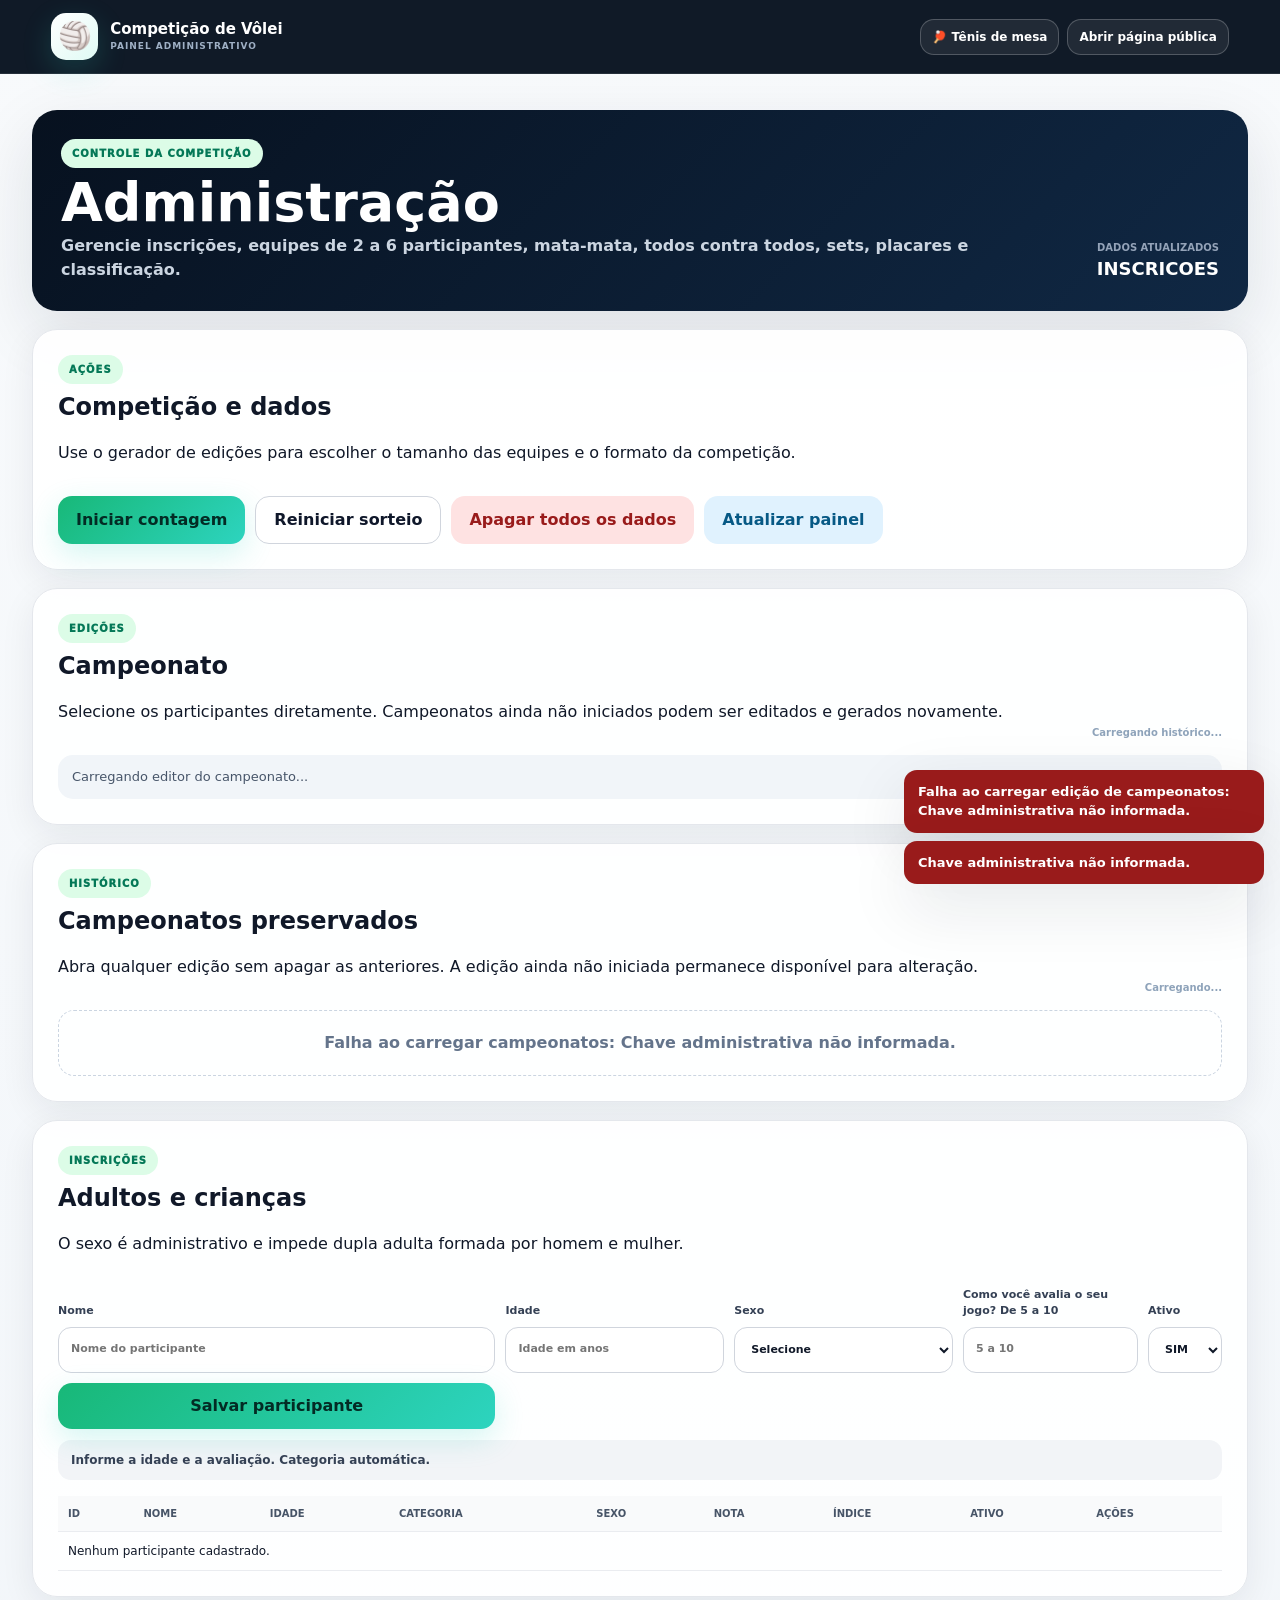
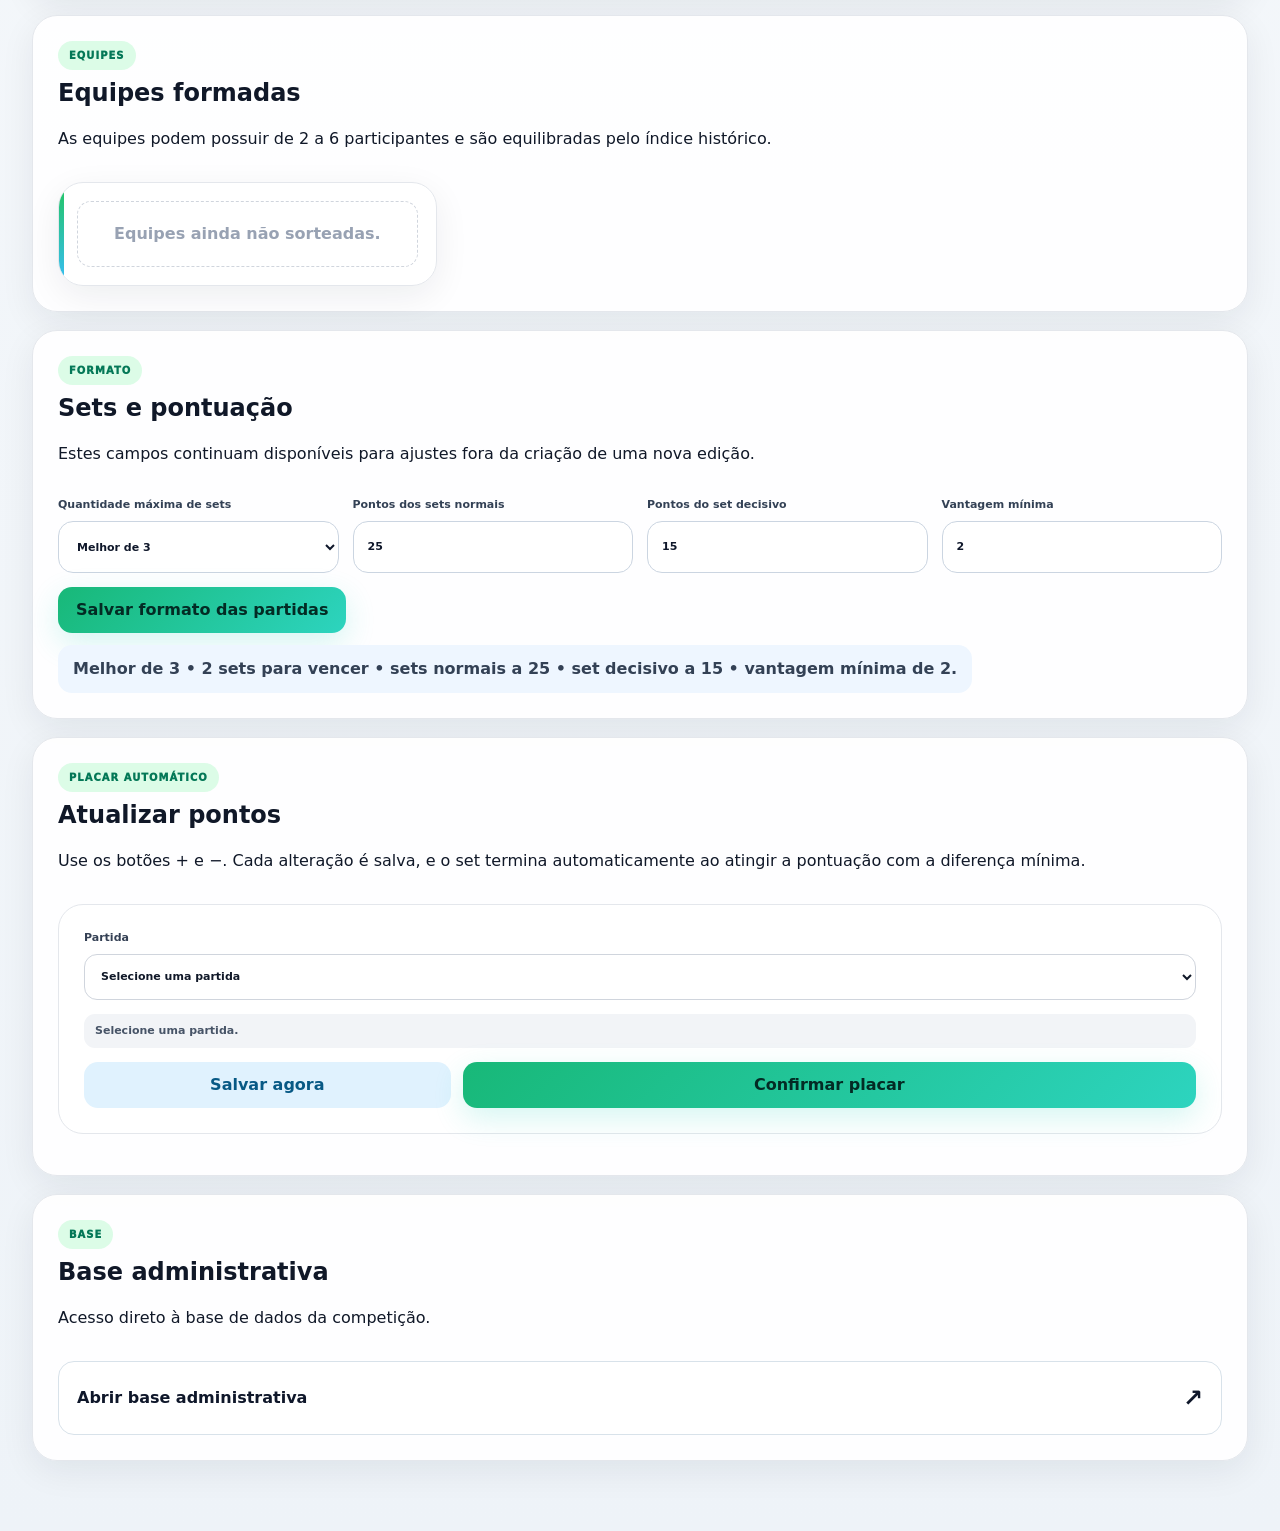
==== admin.html @ acabe6d6 "Ativa roteador único de autenticação administrativa V038" ====
<!doctype html>
<html lang="pt-BR">
<head>
  <meta charset="utf-8"><meta name="viewport" content="width=device-width,initial-scale=1,viewport-fit=cover"><meta name="theme-color" content="#07111f"><meta name="robots" content="noindex,nofollow"><meta http-equiv="Cache-Control" content="no-cache, no-store, must-revalidate">
  <title>Administração da Competição de Vôlei</title>
  <link rel="stylesheet" href="assets/style.css?v=20260723-1645"><link rel="stylesheet" href="assets/rating-v011.css?v=20260723-1645"><link rel="stylesheet" href="assets/dynamic-rules-v015.css?v=20260723-1645"><link rel="stylesheet" href="assets/championship-v016.css?v=20260723-1645"><link rel="stylesheet" href="assets/championship-teams-fix-v017.css?v=20260723-1645"><link rel="stylesheet" href="assets/admin-v025.css?v=20260723-2145"><link rel="stylesheet" href="assets/placar-automatico-v031.css?v=20260724-0730"><link rel="stylesheet" href="assets/volei-admin-campeonatos-v035.css?v=20260724-1015">
</head>
<body data-page="admin">
<header class="topbar"><a class="brand" href="./"><span class="brand-ball">🏐</span><span class="brand-copy"><strong>Competição de Vôlei</strong><small>Painel administrativo</small></span></a><div style="display:flex;gap:8px;flex-wrap:wrap"><a class="btn ghost small" href="./tenis-mesa-admin.html">🏓 Tênis de mesa</a><a class="btn ghost small" href="./">Abrir página pública</a></div></header>
<main class="admin-wrap">
<section class="admin-hero"><div><span class="kicker">Controle da competição</span><h1>Administração</h1><p>Gerencie inscrições, equipes de 2 a 6 participantes, mata-mata, todos contra todos, sets, placares e classificação.</p></div><div class="admin-state"><span id="adminMode">Verificando</span><strong id="adminStatus">INSCRIÇÕES</strong></div></section>
<div class="championship-viewer" id="championshipViewer" hidden><div><span>VISUALIZAÇÃO DO HISTÓRICO</span><strong id="championshipViewerName"></strong></div><button class="btn secondary small" id="backToCurrentChampionship" type="button">Voltar ao campeonato atual</button></div>
<section class="panel" style="margin-top:18px"><div class="panel-head"><div><span class="kicker">Ações</span><h2>Competição e dados</h2><p>Use o gerador de edições para escolher o tamanho das equipes e o formato da competição.</p></div></div><div style="display:flex;gap:10px;flex-wrap:wrap"><button class="btn primary" id="drawNow" type="button">Iniciar contagem</button><button class="btn light" id="resetDraw" type="button">Reiniciar sorteio</button><button class="btn danger" id="clearAll" type="button">Apagar todos os dados</button><button class="btn secondary" id="refreshAdmin" type="button">Atualizar painel</button></div></section>
<section class="panel" style="margin-top:18px"><div class="panel-head"><div><span class="kicker">Edições</span><h2>Campeonato</h2><p>Selecione os participantes diretamente. Campeonatos ainda não iniciados podem ser editados e gerados novamente.</p></div><span class="audit" id="championshipHistoryStatus">Carregando histórico...</span></div><form id="championshipForm"><div class="championship-note">Carregando editor do campeonato...</div></form><div class="championship-history-list" id="championshipHistory" style="display:none"></div></section>
<section class="panel" style="margin-top:18px"><div class="panel-head"><div><span class="kicker">Histórico</span><h2>Campeonatos preservados</h2><p>Abra qualquer edição sem apagar as anteriores. A edição ainda não iniciada permanece disponível para alteração.</p></div><span class="audit" id="v035ChampionshipsStatus">Carregando...</span></div><div id="v035Championships"><div class="v035-empty">Carregando campeonatos...</div></div></section>
<section class="panel" style="margin-top:18px"><div class="panel-head"><div><span class="kicker">Inscrições</span><h2>Adultos e crianças</h2><p>O sexo é administrativo e impede dupla adulta formada por homem e mulher.</p></div></div><form class="form-grid" id="playerForm"><input type="hidden" id="playerId"><label>Nome<input id="playerName" required maxlength="50" placeholder="Nome do participante"></label><label>Idade<input id="playerAge" required type="number" min="1" max="100" step="1" placeholder="Idade em anos"></label><label>Sexo<select id="playerSex"><option value="">Selecione</option><option value="M">Masculino</option><option value="F">Feminino</option></select></label><label>Como você avalia o seu jogo? De 5 a 10<input id="playerScore" required type="text" inputmode="text" maxlength="3" placeholder="5 a 10"></label><label>Ativo<select id="playerActive"><option value="SIM">SIM</option><option value="NAO">NÃO</option></select></label><button class="btn primary" type="submit">Salvar participante</button></form><div class="preview" id="categoryPreview">Informe a idade, o sexo e a avaliação do jogo. Categoria automática.</div><div class="table-wrap"><table><thead><tr><th>ID</th><th>Nome</th><th>Idade</th><th>Categoria</th><th>Sexo</th><th>Nota</th><th>Índice</th><th>Ativo</th><th>Ações</th></tr></thead><tbody id="playersTableBody"></tbody></table></div></section>
<section class="panel" style="margin-top:18px"><div class="panel-head"><div><span class="kicker">Equipes</span><h2>Equipes formadas</h2><p>As equipes podem possuir de 2 a 6 participantes e são equilibradas pelo índice histórico.</p></div></div><div class="teams" id="teamsPreview"></div></section>
<section class="panel" style="margin-top:18px"><div class="panel-head"><div><span class="kicker">Formato</span><h2>Sets e pontuação</h2><p>Estes campos continuam disponíveis para ajustes fora da criação de uma nova edição.</p></div></div><form id="rulesForm"><div class="rules-config-grid"><label>Quantidade máxima de sets<select id="ruleBestOf"><option value="1">1 set</option><option value="3" selected>Melhor de 3</option><option value="5">Melhor de 5</option></select></label><label>Pontos dos sets normais<input id="ruleNormalPoints" type="number" min="1" max="99" step="1" value="25"></label><label>Pontos do set decisivo<input id="ruleTiePoints" type="number" min="1" max="99" step="1" value="15"></label><label>Vantagem mínima<input id="ruleMinimumLead" type="number" min="1" max="10" step="1" value="2"></label></div><div class="rules-config-actions"><button class="btn primary" id="saveRules" type="submit">Salvar formato das partidas</button><span class="rule-summary" id="ruleSummary">Melhor de 3 • 2 sets para vencer.</span></div></form></section>
<section class="panel" style="margin-top:18px"><div class="panel-head"><div><span class="kicker">PLACAR AUTOMÁTICO</span><h2>Atualizar pontos</h2><p>Use os botões + e −. Cada alteração é salva, e o set termina automaticamente ao atingir a pontuação com a diferença mínima.</p></div></div><form id="scoreForm" class="panel" style="box-shadow:none;margin-top:14px" novalidate><label>Partida<select id="scoreGame"><option value="">Selecione uma partida</option></select></label><div id="scoreSetsContainer" style="margin-top:14px"></div><div class="availability" id="scoreGameInfo">Selecione uma partida.</div><div class="match-control-actions"><button class="btn secondary" id="startMatch" type="button">Salvar agora</button><button class="btn primary" id="saveScore" type="submit">Confirmar placar</button></div></form><div id="matchesAdmin" style="margin-top:16px"></div></section>
<section class="panel" style="margin-top:18px"><div class="panel-head"><div><span class="kicker">Base</span><h2>Base administrativa</h2><p>Acesso direto à base de dados da competição.</p></div></div><a class="v035-base-link" id="baseAdminLinkV035" href="https://docs.google.com/spreadsheets/d/1lg0HKljL93wD5riajKbCYcShzKYW0qAVYkPTwjerVAo/edit" target="_blank" rel="noopener"><span>Abrir base administrativa</span><span>↗</span></a></section>
</main><div class="toast-wrap" id="toastWrap"></div>
<script src="config.js?v=20260723-1645"></script><script src="assets/core-data.js?v=20260723-1645"></script><script src="assets/tournament-bracket.js?v=20260723-1645"></script><script src="assets/draw-tiebreak-v012.js?v=20260723-1645"></script><script src="assets/compact-bracket-v014.js?v=20260723-1645"></script><script src="assets/bracket-7-v015.js?v=20260723-1645"></script><script src="assets/tournament-score.js?v=20260723-1645"></script><script src="assets/dynamic-score-v015.js?v=20260723-1645"></script><script src="assets/tournament-api.js?v=20260723-1645"></script><script src="assets/api-coalescer-v036.js?v=20260724-1005"></script><script src="assets/admin-auth-router-v038.js?v=20260724-1148"></script><script src="assets/championship-api-v016.js?v=20260723-1645"></script><script src="assets/datetime-fix-v015.js?v=20260723-1645"></script><script src="assets/rating-rule-v011.js?v=20260723-1645"></script><script src="assets/v010-compat.js?v=20260723-1645"></script><script src="assets/admin-base.js?v=20260723-1645"></script><script src="assets/rating-admin-v011.js?v=20260723-1645"></script><script src="assets/admin-results.js?v=20260723-1645"></script><script src="assets/admin-actions.js?v=20260723-1645"></script><script src="assets/admin-tournament-actions.js?v=20260724-1005"></script><script src="assets/admin-rules-current.js?v=20260724-1148"></script><script src="assets/flex-shared-v023.js?v=20260723-2340"></script><script src="assets/admin-championship-v025.js?v=20260723-2340"></script><script src="assets/equipes-campeonato-fix-v028.js?v=20260723-2340"></script><script src="assets/sem-referencia-planilhas-v026.js?v=20260723-2340"></script><script src="assets/placar-automatico-v031.js?v=20260724-0730"></script><script src="assets/volei-admin-campeonatos-v035.js?v=20260724-1045"></script>
</body></html>
---- assets/style.css ----
:root{--bg:#f4f7fb;--panel:#fff;--ink:#101828;--muted:#667085;--line:#e4e7ec;--navy:#07111f;--navy2:#0e223d;--cyan:#2dd4bf;--blue:#38bdf8;--green:#22c55e;--gold:#f59e0b;--red:#dc2626;--shadow:0 22px 65px rgba(15,23,42,.11);--soft-shadow:0 10px 35px rgba(15,23,42,.07)}*{box-sizing:border-box}html{scroll-behavior:smooth}body{margin:0;background:linear-gradient(180deg,#f8fafc 0,#eef3f8 100%);color:var(--ink);font-family:Inter,ui-sans-serif,system-ui,-apple-system,BlinkMacSystemFont,"Segoe UI",sans-serif;line-height:1.5}a{color:inherit;text-decoration:none}button,input,select{font:inherit}button{cursor:pointer}[hidden]{display:none!important}.topbar{position:sticky;top:0;z-index:70;display:flex;align-items:center;justify-content:space-between;gap:20px;min-height:74px;padding:11px clamp(16px,4vw,54px);background:rgba(7,17,31,.96);color:#fff;border-bottom:1px solid rgba(255,255,255,.09);backdrop-filter:blur(18px)}.brand{display:flex;align-items:center;gap:12px}.brand-ball{width:47px;height:47px;border-radius:15px;display:grid;place-items:center;background:linear-gradient(135deg,#fff,#dffaf4);font-size:27px;box-shadow:0 10px 30px rgba(45,212,191,.18)}.brand-copy{display:flex;flex-direction:column;line-height:1.08}.brand-copy strong{font-size:15px}.brand-copy small{margin-top:5px;color:#9fb0c5;font-size:9px;font-weight:900;text-transform:uppercase;letter-spacing:.11em}.public-nav{display:flex;align-items:center;gap:24px;margin-left:auto}.public-nav a{color:#cbd5e1;font-size:12px;font-weight:850;transition:.2s}.public-nav a:hover{color:#fff}.status{display:flex;align-items:center;gap:8px;color:#dbeafe;font-size:11px;font-weight:850}.status-dot{width:9px;height:9px;border-radius:50%;background:#94a3b8;box-shadow:0 0 0 5px rgba(148,163,184,.12)}.status-dot.ok{background:#22c55e;box-shadow:0 0 0 5px rgba(34,197,94,.14)}.status-dot.warn{background:#f59e0b;box-shadow:0 0 0 5px rgba(245,158,11,.14)}.btn{border:0;border-radius:14px;min-height:46px;padding:11px 18px;font-weight:900;display:inline-flex;align-items:center;justify-content:center;gap:8px;transition:.2s}.btn:hover{transform:translateY(-1px);filter:brightness(1.04)}.btn:disabled{cursor:not-allowed;opacity:.48;transform:none}.btn.primary{background:linear-gradient(135deg,#18b878,#2dd4bf);color:#032b24;box-shadow:0 10px 30px rgba(45,212,191,.2)}.btn.secondary{background:#e0f2fe;color:#075985}.btn.ghost{background:rgba(255,255,255,.07);color:#fff;border:1px solid rgba(255,255,255,.22)}.btn.light{background:#fff;color:#0f172a;border:1px solid #d0d5dd}.btn.danger{background:#fee2e2;color:#991b1b}.btn.full{width:100%}.btn.small{min-height:36px;padding:7px 11px;font-size:12px}.hero{position:relative;overflow:hidden}.hero-pro{min-height:610px;display:grid;place-items:center;padding:88px 20px;color:#fff;background:linear-gradient(135deg,#07111f 0,#0b1f38 52%,#07352f 100%)}.hero-pro:before{content:"";position:absolute;inset:0;background-image:linear-gradient(rgba(255,255,255,.025) 1px,transparent 1px),linear-gradient(90deg,rgba(255,255,255,.025) 1px,transparent 1px);background-size:48px 48px;mask-image:linear-gradient(to bottom,#000,transparent)}.hero-glow{position:absolute;border-radius:50%;filter:blur(3px);opacity:.55}.hero-glow-one{width:420px;height:420px;right:-80px;top:-120px;background:radial-gradient(circle,rgba(56,189,248,.34),transparent 68%)}.hero-glow-two{width:440px;height:440px;left:-130px;bottom:-180px;background:radial-gradient(circle,rgba(45,212,191,.3),transparent 68%)}.hero-content{position:relative;z-index:2;width:min(100%,1000px);text-align:center}.hero-badge{display:inline-flex;align-items:center;gap:8px;padding:8px 13px;border-radius:999px;background:rgba(255,255,255,.07);border:1px solid rgba(255,255,255,.14);color:#dffcf5;font-size:11px;font-weight:900;text-transform:uppercase;letter-spacing:.1em}.hero h1{margin:22px auto 14px;max-width:920px;font-size:clamp(44px,7vw,86px);line-height:.95;letter-spacing:-.06em}.hero p{max-width:760px;margin:0 auto;color:#c8d5e5;font-size:clamp(16px,2vw,21px);font-weight:650}.hero-actions{display:flex;justify-content:center;gap:12px;flex-wrap:wrap;margin-top:28px}.hero-stats{display:grid;grid-template-columns:repeat(3,minmax(0,1fr));width:min(100%,570px);margin:36px auto 0;border:1px solid rgba(255,255,255,.12);border-radius:21px;background:rgba(255,255,255,.055);backdrop-filter:blur(14px);overflow:hidden}.hero-stats article{padding:17px 12px}.hero-stats article+article{border-left:1px solid rgba(255,255,255,.1)}.hero-stats strong{display:block;font-size:27px;line-height:1}.hero-stats span{display:block;margin-top:6px;color:#aebfd2;font-size:9px;font-weight:900;text-transform:uppercase;letter-spacing:.12em}.audit{margin-top:18px;color:#8ea3ba;font-size:10px;font-weight:800}.countdown-stage{position:fixed;inset:0;z-index:200;display:grid;place-items:center;padding:20px;background:rgba(3,10,20,.92);backdrop-filter:blur(18px)}.countdown-card{position:relative;overflow:hidden;width:min(94vw,690px);padding:48px 28px;text-align:center;border:1px solid rgba(255,255,255,.14);border-radius:34px;background:linear-gradient(145deg,#0b1d34,#072d29);color:#fff;box-shadow:0 40px 120px rgba(0,0,0,.48)}.countdown-card:before{content:"";position:absolute;inset:-40%;background:conic-gradient(from 0deg,transparent,rgba(45,212,191,.18),transparent 30%);animation:spin 7s linear infinite}.countdown-card>*{position:relative;z-index:2}.countdown-kicker{display:inline-flex;padding:7px 12px;border-radius:999px;background:rgba(45,212,191,.13);border:1px solid rgba(45,212,191,.28);color:#a7f3d0;font-size:10px;font-weight:950;text-transform:uppercase;letter-spacing:.12em}.countdown-ball{margin:16px 0 4px;font-size:70px;animation:bounce 1.1s ease-in-out infinite}.countdown-card h2{margin:4px 0 0;color:#dce8f4;font-size:22px}.countdown-clock{display:block;margin:10px 0;font-size:clamp(72px,18vw,140px);line-height:1;font-variant-numeric:tabular-nums;letter-spacing:-.07em;text-shadow:0 0 45px rgba(45,212,191,.24)}.countdown-card p{margin:0;color:#b8c8d8;font-weight:700}.countdown-progress{height:10px;margin:28px auto 17px;border-radius:999px;background:rgba(255,255,255,.09);overflow:hidden}.countdown-progress span{display:block;width:0;height:100%;border-radius:inherit;background:linear-gradient(90deg,#22c55e,#2dd4bf,#38bdf8);transition:width .7s linear}.countdown-card small{color:#8297ad;font-weight:700}.section{width:min(94vw,1280px);margin:0 auto;padding:68px 0}.section.compact{padding-top:30px}.section-head{display:flex;align-items:flex-end;justify-content:space-between;gap:24px;margin-bottom:22px}.section-head h2{margin:9px 0 5px;font-size:clamp(30px,4vw,46px);line-height:1.04;letter-spacing:-.045em}.section-head p{margin:0;max-width:700px;color:var(--muted);font-weight:650}.kicker{display:inline-flex;border-radius:999px;padding:7px 11px;background:#dcfce7;color:#047857;font-size:10px;font-weight:950;text-transform:uppercase;letter-spacing:.1em}.card,.panel{background:rgba(255,255,255,.95);border:1px solid var(--line);border-radius:25px;box-shadow:var(--soft-shadow)}.panel{padding:25px}.signup-panel{position:relative;overflow:hidden}.signup-panel:before{content:"";position:absolute;width:240px;height:240px;right:-100px;top:-100px;border-radius:50%;background:radial-gradient(circle,rgba(56,189,248,.12),transparent 70%)}.panel-icon{position:relative;font-size:38px}.signup-grid{position:relative;display:grid;grid-template-columns:2fr 1fr 1fr auto;gap:12px;align-items:end}label{display:flex;flex-direction:column;gap:7px;font-size:11px;font-weight:900;color:#344054}input,select{width:100%;min-height:46px;border:1px solid #d0d5dd;border-radius:13px;padding:10px 12px;background:#fff;color:#101828;outline:0}input:focus,select:focus{border-color:#38bdf8;box-shadow:0 0 0 4px rgba(56,189,248,.12)}.message{min-height:20px;margin-top:12px;font-size:13px;font-weight:850}.message.ok{color:#166534}.message.error{color:#991b1b}.info-chips{display:flex;flex-wrap:wrap;gap:8px;margin-top:14px}.info-chips span{border-radius:999px;padding:7px 10px;background:#f2f4f7;color:#475467;font-size:10px;font-weight:850}.kpis{display:flex;flex-wrap:wrap;gap:10px}.kpis article{min-width:104px;padding:13px 16px;text-align:center;background:#fff;border:1px solid var(--line);border-radius:18px;box-shadow:0 5px 18px rgba(15,23,42,.04)}.kpis strong{display:block;font-size:27px;line-height:1}.kpis span{font-size:9px;color:var(--muted);font-weight:900;text-transform:uppercase;letter-spacing:.08em}.pots{display:grid;grid-template-columns:repeat(2,minmax(0,1fr));gap:18px}.pot{padding:19px}.pot header{display:flex;align-items:center;gap:13px;padding-bottom:15px;border-bottom:1px solid var(--line)}.pot-badge{width:54px;height:54px;border-radius:17px;display:grid;place-items:center;color:#fff;font-size:24px;font-weight:1000}.pot-a .pot-badge{background:linear-gradient(135deg,#0f766e,#22c55e)}.pot-b .pot-badge{background:linear-gradient(135deg,#1d4ed8,#38bdf8)}.pot h3{margin:0}.pot header small{display:block;margin-top:3px;color:#98a2b3;font-weight:750}.players{display:grid;gap:9px;margin-top:14px}.player{display:grid;grid-template-columns:38px 1fr auto;align-items:center;gap:11px;padding:10px 12px;border-radius:14px;background:#f8fafc;border:1px solid #e7ebf0}.player-avatar{width:36px;height:36px;border-radius:12px;display:grid;place-items:center;background:#e8f5f1;color:#047857;font-weight:950}.player strong{font-size:14px}.age-pill{border-radius:999px;padding:5px 8px;background:#e4e7ec;color:#344054;font-size:10px;font-weight:900}.empty{padding:20px;text-align:center;color:#98a2b3;border:1px dashed #d0d5dd;border-radius:14px;font-weight:750}.rules{display:grid;grid-template-columns:repeat(3,minmax(0,1fr));gap:14px}.rule{padding:20px}.rule-number{display:inline-grid;place-items:center;width:36px;height:36px;margin-bottom:15px;border-radius:12px;background:#ecfdf3;color:#047857;font-size:10px;font-weight:950}.rule strong{display:block;font-size:18px;margin-bottom:6px}.rule>span:last-child{color:var(--muted);font-weight:650;font-size:13px}.teams{display:grid;grid-template-columns:repeat(3,minmax(0,1fr));gap:14px}.team{padding:18px;position:relative;overflow:hidden}.team:before{content:"";position:absolute;left:0;top:0;bottom:0;width:5px;background:linear-gradient(#22c55e,#38bdf8)}.team-head{display:flex;align-items:center;justify-content:space-between;gap:8px}.team-head>span:first-child{font-size:10px;font-weight:950;color:#667085;letter-spacing:.08em}.team-icon{font-size:22px}.team-members{display:grid;gap:9px;margin-top:14px}.team-member{display:flex;flex-direction:column;gap:3px;padding:11px 12px;border-radius:12px;background:#f8fafc}.member-role{color:#98a2b3;font-size:9px;font-weight:950;text-transform:uppercase;letter-spacing:.09em}.team-member strong{font-size:14px}.bracket-shell{overflow:auto;padding:6px 3px 26px}.bracket{display:flex;gap:22px;min-width:max-content;align-items:stretch}.round{width:310px;display:flex;flex-direction:column;gap:14px}.round h3{position:sticky;top:86px;z-index:3;margin:0;padding:11px 13px;border-radius:14px;background:linear-gradient(135deg,#07111f,#102844);color:#fff;text-align:center;font-size:11px;text-transform:uppercase;letter-spacing:.1em;box-shadow:0 8px 22px rgba(15,23,42,.18)}.matches{display:flex;flex-direction:column;justify-content:space-around;gap:18px;flex:1}.match{min-height:154px;padding:13px;position:relative}.match:after{content:"";position:absolute;right:-23px;top:50%;width:23px;border-top:2px solid #d0d5dd}.round:last-child .match:after{display:none}.match-top{display:flex;justify-content:space-between;gap:8px;color:#667085;font-size:9px;font-weight:950;text-transform:uppercase;letter-spacing:.05em}.score-head,.score-row{display:grid;grid-template-columns:minmax(120px,1fr) repeat(4,34px);gap:4px;align-items:center}.score-head{margin-top:10px;color:#98a2b3;font-size:9px;text-align:center;font-weight:950}.score-row{margin-top:6px;padding:8px;border-radius:10px;background:#f8fafc;font-size:11px;font-weight:800}.score-row.winner{background:#dcfce7;color:#166534}.score-row span{overflow:hidden;text-overflow:ellipsis;white-space:nowrap}.score-row b,.score-row strong{text-align:center}.match-status{display:block;margin-top:9px;border-radius:9px;padding:7px 8px;background:#e4e7ec;color:#475467;font-size:9px;font-weight:900}.admin-wrap{width:min(95vw,1280px);margin:0 auto;padding:36px 0 70px}.admin-hero{display:flex;justify-content:space-between;align-items:flex-end;gap:18px;padding:29px;border-radius:25px;background:linear-gradient(135deg,#07111f,#102844);color:#fff;box-shadow:var(--shadow)}.admin-hero h1{margin:8px 0 4px;font-size:clamp(30px,5vw,54px);line-height:1}.admin-hero p{margin:0;color:#cbd5e1;font-weight:650}.admin-state{text-align:right}.admin-state span{display:block;color:#94a3b8;font-size:10px;font-weight:900;text-transform:uppercase}.admin-state strong{font-size:18px}.panel-head{display:flex;justify-content:space-between;align-items:flex-end;gap:16px;margin-bottom:15px}.panel-head h2{margin:5px 0 0;font-size:24px}.form-grid{display:grid;grid-template-columns:2fr 1fr 1fr .8fr auto;gap:10px;align-items:end}.preview{margin-top:11px;padding:11px 13px;border-radius:13px;background:#f2f4f7;color:#344054;font-size:12px;font-weight:850}.preview strong{display:block;font-size:16px;margin-top:2px}.table-wrap{overflow:auto;margin-top:16px}table{width:100%;border-collapse:collapse;min-width:900px}td,th{padding:10px;border-bottom:1px solid #eaecf0;text-align:left;font-size:12px}th{background:#f9fafb;color:#475467;text-transform:uppercase;font-size:10px}.actions{display:flex;gap:6px}.action{border:0;border-radius:8px;padding:6px 8px;font-size:10px;font-weight:900}.action.edit{background:#e0f2fe;color:#075985}.action.delete{background:#fee2e2;color:#991b1b}.score-editor{padding:15px;margin-top:12px}.set-grid{display:grid;grid-template-columns:120px 1fr 1fr;gap:8px;align-items:end;margin-top:13px}.set-title{font-size:11px;font-weight:950;color:#475467}.set-grid input{text-align:center;font-size:18px;font-weight:950}.availability{margin:12px 0 10px;padding:9px 11px;border-radius:11px;background:#f2f4f7;color:#475467;font-size:11px;font-weight:850}.champion{padding:18px;text-align:center;border-radius:18px;background:linear-gradient(135deg,#fff7ed,#fef3c7);border:1px solid #f59e0b}.champion strong{display:block;font-size:24px;color:#92400e}.rule-note{margin-top:14px;padding:14px 16px;border-radius:16px;background:#fff7ed;border:1px solid #fed7aa;color:#9a3412;font-size:13px;font-weight:800}.footer{padding:28px clamp(18px,4vw,52px);display:flex;justify-content:space-between;gap:12px;flex-wrap:wrap;background:#07111f;color:#97a9bc;font-size:11px;font-weight:800}.toast-wrap{position:fixed;right:16px;bottom:16px;z-index:300;display:grid;gap:8px}.toast{max-width:360px;padding:12px 14px;border-radius:13px;background:#101828;color:#fff;box-shadow:var(--shadow);font-size:13px;font-weight:800}.toast.error{background:#991b1b}.toast.warn{background:#92400e}.toast.ok{background:#166534}@keyframes spin{to{transform:rotate(360deg)}}@keyframes bounce{0%,100%{transform:translateY(0) rotate(-6deg)}50%{transform:translateY(-10px) rotate(6deg)}}@media(max-width:980px){.public-nav{display:none}.form-grid,.signup-grid{grid-template-columns:1fr 1fr}.form-grid label:first-of-type,.signup-grid label:first-child{grid-column:1/-1}.form-grid button[type=submit],.signup-grid button{grid-column:1/-1}.rules,.teams{grid-template-columns:repeat(2,minmax(0,1fr))}}@media(max-width:720px){.topbar{min-height:66px;padding:9px 14px}.status{display:none}.brand-ball{width:42px;height:42px}.hero-pro{min-height:550px;padding:66px 18px}.hero h1{font-size:46px}.hero-stats{margin-top:28px}.section{width:min(92vw,1280px);padding:48px 0}.admin-hero,.section-head{align-items:flex-start;flex-direction:column}.admin-state{text-align:left}.form-grid,.pots,.rules,.signup-grid,.teams{grid-template-columns:1fr}.form-grid button[type=submit],.form-grid label:first-of-type,.signup-grid button,.signup-grid label:first-child{grid-column:auto}.kpis{width:100%}.kpis article{flex:1;min-width:85px}.set-grid{grid-template-columns:1fr 1fr}.set-title{grid-column:1/-1}.countdown-card{padding:38px 20px}.countdown-clock{font-size:86px}.score-head,.score-row{grid-template-columns:minmax(105px,1fr) repeat(4,31px)}}
---- assets/rating-v011.css ----
.rating-help{display:block;margin-top:8px;color:var(--muted,#64748b);font-size:12px;line-height:1.45;font-weight:600}.signup-grid label:has(.rating-help),.form-grid label:has(.rating-help){align-self:start}
---- assets/dynamic-rules-v015.css ----
#chaveamento .score-head,#chaveamento .score-row{grid-template-columns:minmax(0,1fr) repeat(var(--score-set-count,3),38px) 44px!important}.match-status{line-height:1.45}.match-time-detail{font-variant-numeric:tabular-nums}.rules-config-grid{display:grid;grid-template-columns:repeat(4,minmax(0,1fr));gap:14px}.rules-config-grid label{display:grid;gap:8px;font-weight:800;color:#334155}.rules-config-grid input,.rules-config-grid select{width:100%;min-height:52px;border:1px solid #cbd5e1;border-radius:15px;padding:0 14px;background:#fff;color:#0f172a;font:inherit}.rules-config-actions{display:flex;align-items:center;gap:12px;flex-wrap:wrap;margin-top:14px}.rule-summary{padding:12px 15px;border-radius:14px;background:#eef6ff;color:#334155;font-weight:750}.dynamic-set-grid{display:grid;grid-template-columns:1fr 1fr;gap:12px 16px;margin-top:14px}.dynamic-set-title{grid-column:1/-1;margin-top:5px;color:#334155;font-weight:900}.dynamic-set-grid label{display:grid;gap:7px;color:#475569;font-weight:800}.dynamic-set-grid input{width:100%;min-height:58px;border:1px solid #cbd5e1;border-radius:16px;padding:0 15px;background:#fff;color:#0f172a;font:inherit;font-size:20px;font-weight:850;text-align:center}.match-control-actions{display:grid;grid-template-columns:minmax(0,1fr) minmax(0,2fr);gap:12px;margin-top:14px}.match-started{background:#dcfce7!important;color:#166534!important}@media(max-width:760px){.rules-config-grid{grid-template-columns:1fr 1fr}.match-control-actions{grid-template-columns:1fr}#chaveamento .score-head,#chaveamento .score-row{grid-template-columns:minmax(0,1fr) repeat(var(--score-set-count,3),32px) 38px!important;column-gap:3px!important}}@media(max-width:410px){.rules-config-grid{grid-template-columns:1fr}#chaveamento .score-head,#chaveamento .score-row{grid-template-columns:minmax(0,1fr) repeat(var(--score-set-count,3),27px) 34px!important}}
---- assets/championship-v016.css ----
.championship-form-grid{display:grid;grid-template-columns:1.25fr 1fr 1.25fr auto;gap:12px;align-items:end}.championship-form-grid label{display:grid;gap:7px;font-weight:800;color:#334155}.championship-form-grid input,.championship-form-grid select{width:100%}.championship-note{margin-top:12px;padding:12px 14px;border-radius:15px;background:#f1f5f9;color:#475569;font-size:13px;line-height:1.5}.championship-history-list{display:grid;gap:12px;margin-top:14px}.championship-history-card{padding:16px;border:1px solid rgba(148,163,184,.25);border-radius:20px;background:#f8fafc}.championship-history-card.championship-active{border-color:#34d399;background:#ecfdf5}.championship-history-head{display:flex;justify-content:space-between;gap:12px;align-items:flex-start}.championship-history-head>div{display:grid;gap:4px}.championship-history-head span{font-size:11px;font-weight:900;letter-spacing:.12em;color:#64748b}.championship-history-head strong{font-size:18px;color:#0f172a}.championship-history-head>b{font-size:11px;padding:7px 9px;border-radius:999px;background:#e2e8f0;color:#334155}.championship-history-meta{display:flex;flex-wrap:wrap;gap:7px;margin:12px 0}.championship-history-meta span{padding:7px 9px;border-radius:999px;background:#fff;color:#475569;font-size:12px;font-weight:700;border:1px solid rgba(148,163,184,.18)}.championship-history-actions{display:flex;flex-wrap:wrap;gap:8px}.championship-teams-panel{margin-top:14px;padding-top:14px;border-top:1px solid rgba(148,163,184,.25)}.championship-teams-title{display:flex;justify-content:space-between;gap:12px;align-items:center;margin-bottom:10px}.championship-teams-title strong{font-size:15px;color:#0f172a}.championship-teams-title span{font-size:11px;font-weight:900;color:#64748b}.championship-teams-grid{display:grid;grid-template-columns:repeat(2,minmax(0,1fr));gap:9px}.championship-team-card{display:grid;gap:5px;padding:12px 13px;border-radius:15px;background:#fff;border:1px solid rgba(148,163,184,.2);box-shadow:0 5px 18px rgba(15,23,42,.04)}.championship-team-card>span{font-size:9px;font-weight:950;letter-spacing:.1em;color:#64748b}.championship-team-card>strong{font-size:14px;color:#0f172a;line-height:1.3}.championship-team-card>small{color:#64748b;font-size:10px;line-height:1.45}.championship-viewer{position:sticky;top:82px;z-index:15;display:flex;align-items:center;justify-content:space-between;gap:12px;margin:14px 0;padding:12px 14px;border-radius:16px;background:#fff7ed;border:1px solid #fdba74;box-shadow:0 10px 25px rgba(124,45,18,.12)}.championship-viewer strong{display:block;color:#9a3412}.championship-viewer span{font-size:12px;color:#c2410c}.championship-history-mode .admin-state{opacity:.6}@media(max-width:850px){.championship-form-grid{grid-template-columns:1fr 1fr}.championship-form-grid .btn{grid-column:1/-1}.championship-history-head{display:grid}.championship-history-head>b{justify-self:start}}@media(max-width:560px){.championship-form-grid{grid-template-columns:1fr}.championship-viewer{top:98px;align-items:flex-start;flex-direction:column}.championship-teams-grid{grid-template-columns:1fr}.championship-history-actions .btn{width:100%}}
---- assets/championship-teams-fix-v017.css ----
.championship-history-actions{display:grid;grid-template-columns:1fr 1fr;gap:10px}.championship-teams-panel{margin-top:16px;padding-top:16px;border-top:1px solid rgba(148,163,184,.28)}.championship-teams-title{display:flex;align-items:center;justify-content:space-between;gap:12px;margin-bottom:12px}.championship-teams-title strong{font-size:16px;color:#0f172a}.championship-teams-title span{padding:6px 9px;border-radius:999px;background:#e2e8f0;color:#475569;font-size:11px;font-weight:900}.championship-teams-grid{display:grid;grid-template-columns:repeat(2,minmax(0,1fr));gap:10px}.championship-team-card{display:grid;gap:5px;padding:14px;border-radius:16px;background:#fff;border:1px solid rgba(148,163,184,.22);box-shadow:0 8px 18px rgba(15,23,42,.05)}.championship-team-card>span{font-size:10px;font-weight:900;letter-spacing:.12em;color:#64748b}.championship-team-card>strong{font-size:15px;line-height:1.3;color:#0f172a}.championship-team-card>small{font-size:11px;line-height:1.45;color:#64748b}@media(max-width:620px){.championship-history-actions{grid-template-columns:1fr}.championship-teams-grid{grid-template-columns:1fr}}
---- assets/admin-v025.css ----
.v025-form-heading,.v025-selection-header,.v025-form-footer{display:flex;align-items:center;justify-content:space-between;gap:14px;flex-wrap:wrap}.v025-form-heading{margin-bottom:16px}.v025-form-heading h3{margin:5px 0;font-size:24px}.v025-form-heading p{margin:0;color:#64748b;line-height:1.5}.v025-champ-grid{grid-template-columns:repeat(auto-fit,minmax(190px,1fr))}.v025-selection-header{margin-top:18px;padding:14px;border-radius:16px;background:#edf7fb;border:1px solid #d4e5ef}.v025-selection-header strong,.v025-selection-header small{display:block}.v025-selection-header small{margin-top:4px;color:#64748b}.v025-player-list{display:grid;grid-template-columns:repeat(auto-fit,minmax(210px,1fr));gap:9px;margin-top:10px}.v025-player-option{display:grid;grid-template-columns:30px 1fr;gap:10px;align-items:center;min-height:62px;padding:10px 13px;border:1px solid #d7e0e7;border-radius:14px;background:#fff;cursor:pointer}.v025-player-option input{width:22px;height:22px;accent-color:#0f766e}.v025-player-option strong,.v025-player-option small{display:block}.v025-player-option small{margin-top:2px;color:#6b7b88}.v025-form-footer{margin-top:14px}.v025-form-footer span{font-weight:900;color:#475569}.v025-tm-edit-history{display:flex;width:100%;align-items:center;justify-content:space-between;gap:10px;padding:13px 14px;border:1px solid #34d399;border-radius:14px;background:#ecfdf5;color:#065f46;text-align:left;font:inherit;cursor:pointer}.v025-tm-edit-history strong,.v025-tm-edit-history small{display:block}.v025-tm-edit-history small{margin-top:3px}.championship-history-actions .btn.primary{background:#0f766e;color:#fff;border-color:#0f766e}@media(max-width:600px){.v025-form-heading,.v025-selection-header,.v025-form-footer{align-items:stretch;flex-direction:column}.v025-form-heading button,.v025-form-footer button{width:100%}.v025-player-list{grid-template-columns:1fr}.v025-player-option{min-height:58px}.v025-champ-grid{grid-template-columns:1fr}}
---- assets/placar-automatico-v031.css ----
.pa31-scoreboard{display:grid;gap:14px;margin-top:12px}.pa31-score-head{display:flex;justify-content:space-between;gap:12px;align-items:center;padding:14px;border-radius:16px;background:#eef8fb;border:1px solid #cde3eb}.pa31-score-head strong,.pa31-score-head small{display:block}.pa31-score-head small{margin-top:4px;color:#5d7180}.pa31-sets{font-weight:950;white-space:nowrap;padding:8px 11px;border-radius:999px;background:#fff}.pa31-set-list{display:grid;gap:12px}.pa31-set{padding:14px;border:1px solid #d8e3ea;border-radius:16px;background:#fff;transition:.2s ease}.pa31-set.complete{border-color:#35a986;background:#effcf7}.pa31-set.after-finish{opacity:.48}.pa31-set header{display:flex;justify-content:space-between;gap:10px;align-items:center;margin-bottom:10px}.pa31-set header span{font-size:12px;font-weight:850;color:#647684}.pa31-side{display:grid;grid-template-columns:minmax(110px,1fr) 44px 70px 44px;gap:8px;align-items:center;margin-top:8px}.pa31-side>span{font-weight:900;min-width:0;overflow:hidden;text-overflow:ellipsis}.pa31-side button{width:44px;height:44px;border:0;border-radius:12px;background:#dce9ef;color:#102030;font-size:25px;font-weight:950;cursor:pointer}.pa31-side button:last-child{background:linear-gradient(135deg,#18b77f,#20c9c0);color:#07251f}.pa31-side input{width:70px;height:44px;border:1px solid #c5d5de;border-radius:12px;text-align:center;font-size:20px;font-weight:950;background:#fff}.pa31-save-line{display:flex;justify-content:space-between;gap:10px;align-items:center;padding:10px 12px;border-radius:13px;background:#f5f8fa}.pa31-save-line span{font-weight:850;color:#566a78}.pa31-save-line span[data-type="ok"]{color:#087556}.pa31-save-line span[data-type="error"]{color:#a51f1f}.pa31-save-line span[data-type="saving"],.pa31-save-line span[data-type="pending"]{color:#8a5c00}.pa31-save-line button{border:0;border-radius:11px;padding:10px 14px;background:#123e57;color:#fff;font-weight:900}.pa31-empty{padding:18px;border:1px dashed #bdccd6;border-radius:14px;text-align:center;color:#647684;font-weight:850}.pa31-modal{position:fixed;inset:0;z-index:10050;background:rgba(3,12,22,.74);display:flex;align-items:center;justify-content:center;padding:14px}.pa31-modal[hidden]{display:none}.pa31-modal-card{position:relative;width:min(760px,100%);max-height:94vh;overflow:auto;padding:22px 16px 16px;border-radius:20px;background:#fff;box-shadow:0 28px 90px rgba(0,0,0,.38)}.pa31-close{position:sticky;top:0;margin-left:auto;display:block;width:42px;height:42px;border:0;border-radius:50%;background:#e8eef2;font-size:25px;font-weight:900;z-index:2}.pa31-scoreboard.compact .pa31-set{padding:11px}.pa31-next-panel{margin-top:20px}.pa31-next-grid{display:grid;grid-template-columns:repeat(auto-fit,minmax(210px,1fr));gap:12px}.pa31-next-card{padding:14px;border:1px solid #d8e3ea;border-radius:16px;background:#fff}.pa31-next-card strong,.pa31-next-card small{display:block}.pa31-next-card small{margin-top:5px;color:#647684}.pa31-next-games{display:grid;gap:8px;margin-top:12px}.pa31-next-game{padding:11px 12px;border-radius:12px;background:#f2f7fa;font-weight:850}.pa31-next-status{display:inline-flex;margin-top:8px;padding:5px 9px;border-radius:999px;background:#e7faf4;color:#087556;font-size:12px;font-weight:900}@media(max-width:620px){.pa31-score-head,.pa31-save-line{align-items:stretch;flex-direction:column}.pa31-side{grid-template-columns:minmax(85px,1fr) 42px 62px 42px}.pa31-side button{width:42px;height:42px}.pa31-side input{width:62px;height:42px}.pa31-set header{align-items:flex-start;flex-direction:column}.pa31-save-line button{width:100%}}
---- assets/volei-admin-campeonatos-v035.css ----
.v035-champ-list{display:grid;gap:12px}.v035-champ-card{display:grid;grid-template-columns:minmax(0,1fr) auto;gap:14px;align-items:center;padding:18px;border:1px solid #d8e2ea;border-radius:18px;background:#fff}.v035-champ-card.current{border:2px solid #2fc6a4;background:linear-gradient(135deg,#ecfff8,#fff)}.v035-champ-main strong{display:block;font-size:20px;color:#0f172a}.v035-champ-main small{display:block;margin-top:8px;color:#64748b;font-weight:750;line-height:1.45}.v035-champ-tags{display:flex;gap:7px;flex-wrap:wrap;margin-top:10px}.v035-champ-tag{display:inline-flex;padding:6px 9px;border-radius:999px;background:#eef2f7;color:#475569;font-size:11px;font-weight:900}.v035-champ-tag.current{background:#d9faec;color:#087556}.v035-champ-actions{display:flex;gap:8px;flex-wrap:wrap;justify-content:flex-end}.v035-empty{padding:20px;border:1px dashed #cbd5e1;border-radius:16px;text-align:center;color:#64748b;font-weight:800}.v035-empty.error{color:#991b1b;border-color:#fecaca;background:#fff7f7}.v035-base-link{display:flex;align-items:center;justify-content:space-between;gap:12px;padding:18px;border:1px solid #d8e2ea;border-radius:16px;background:#fff;text-decoration:none;color:#0f172a;font-weight:900}.v035-base-link span:last-child{font-size:24px}.v035-champ-detail{grid-column:1/-1;border-top:1px solid #dbe4ea;padding-top:16px}.v035-detail-block+.v035-detail-block{margin-top:18px}.v035-detail-head{display:flex;align-items:center;justify-content:space-between;gap:12px;margin-bottom:10px}.v035-detail-head strong{font-size:16px;color:#0f172a}.v035-detail-head span{display:inline-flex;min-width:34px;height:34px;align-items:center;justify-content:center;border-radius:999px;background:#eef4f7;color:#475569;font-weight:900}.v035-detail-teams,.v035-detail-games{display:grid;gap:10px}.v035-detail-teams{grid-template-columns:repeat(auto-fit,minmax(210px,1fr))}.v035-detail-teams article,.v035-detail-games article{border:1px solid #dbe4ea;border-radius:14px;background:#f8fbfd;padding:13px}.v035-detail-teams article span,.v035-detail-games article span{display:block;font-size:11px;font-weight:900;letter-spacing:.06em;color:#64748b}.v035-detail-teams article strong,.v035-detail-games article strong{display:block;margin-top:5px;color:#0f172a}.v035-detail-teams article small{display:block;margin-top:5px;color:#667785;line-height:1.35}.v035-detail-games article{display:grid;grid-template-columns:minmax(0,1fr) auto;gap:12px;align-items:center}.v035-game-result{text-align:right}.v035-game-result b{display:block;color:#0f172a}.v035-game-result small{display:block;margin-top:4px;color:#667785;font-weight:800}.v035-champ-detail[hidden]{display:none!important}@media(max-width:700px){.v035-champ-card{grid-template-columns:1fr}.v035-champ-actions{justify-content:flex-start}.v035-champ-main strong{font-size:18px}.v035-detail-games article{grid-template-columns:1fr}.v035-game-result{text-align:left}}
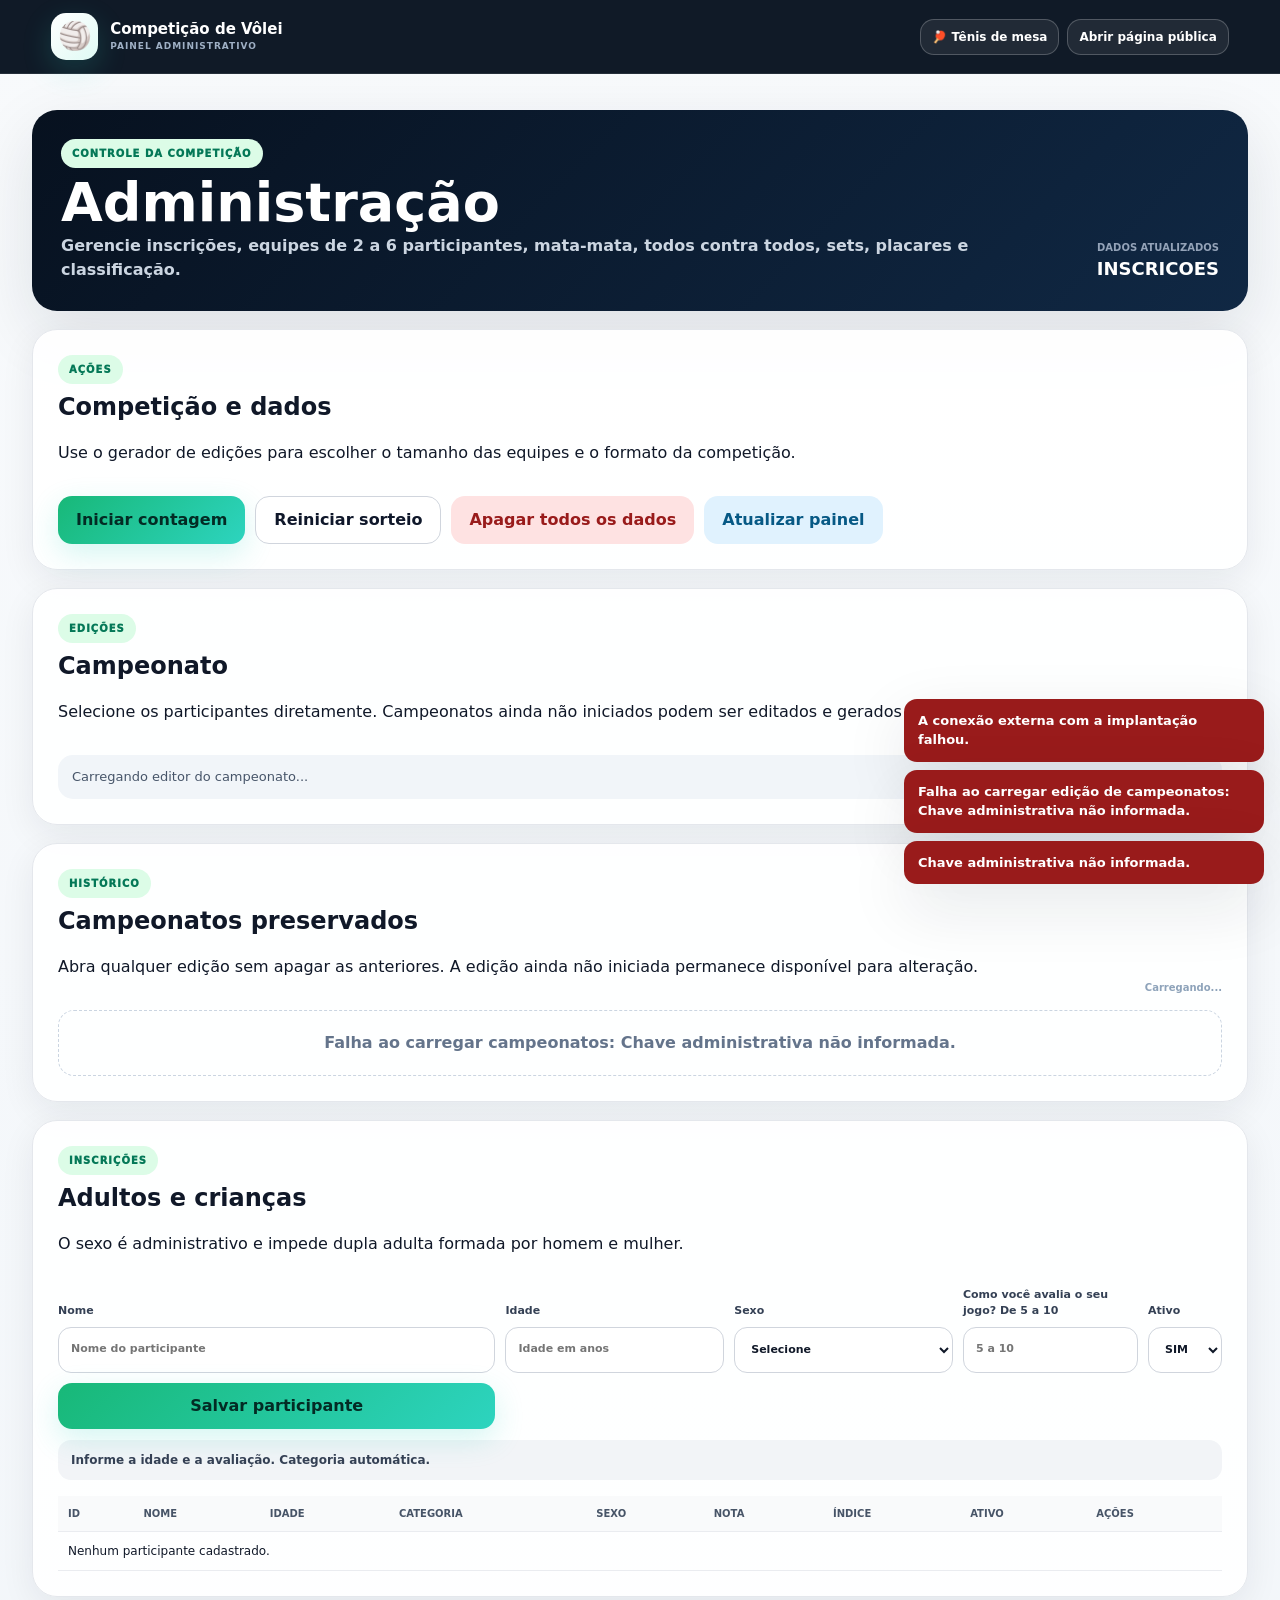
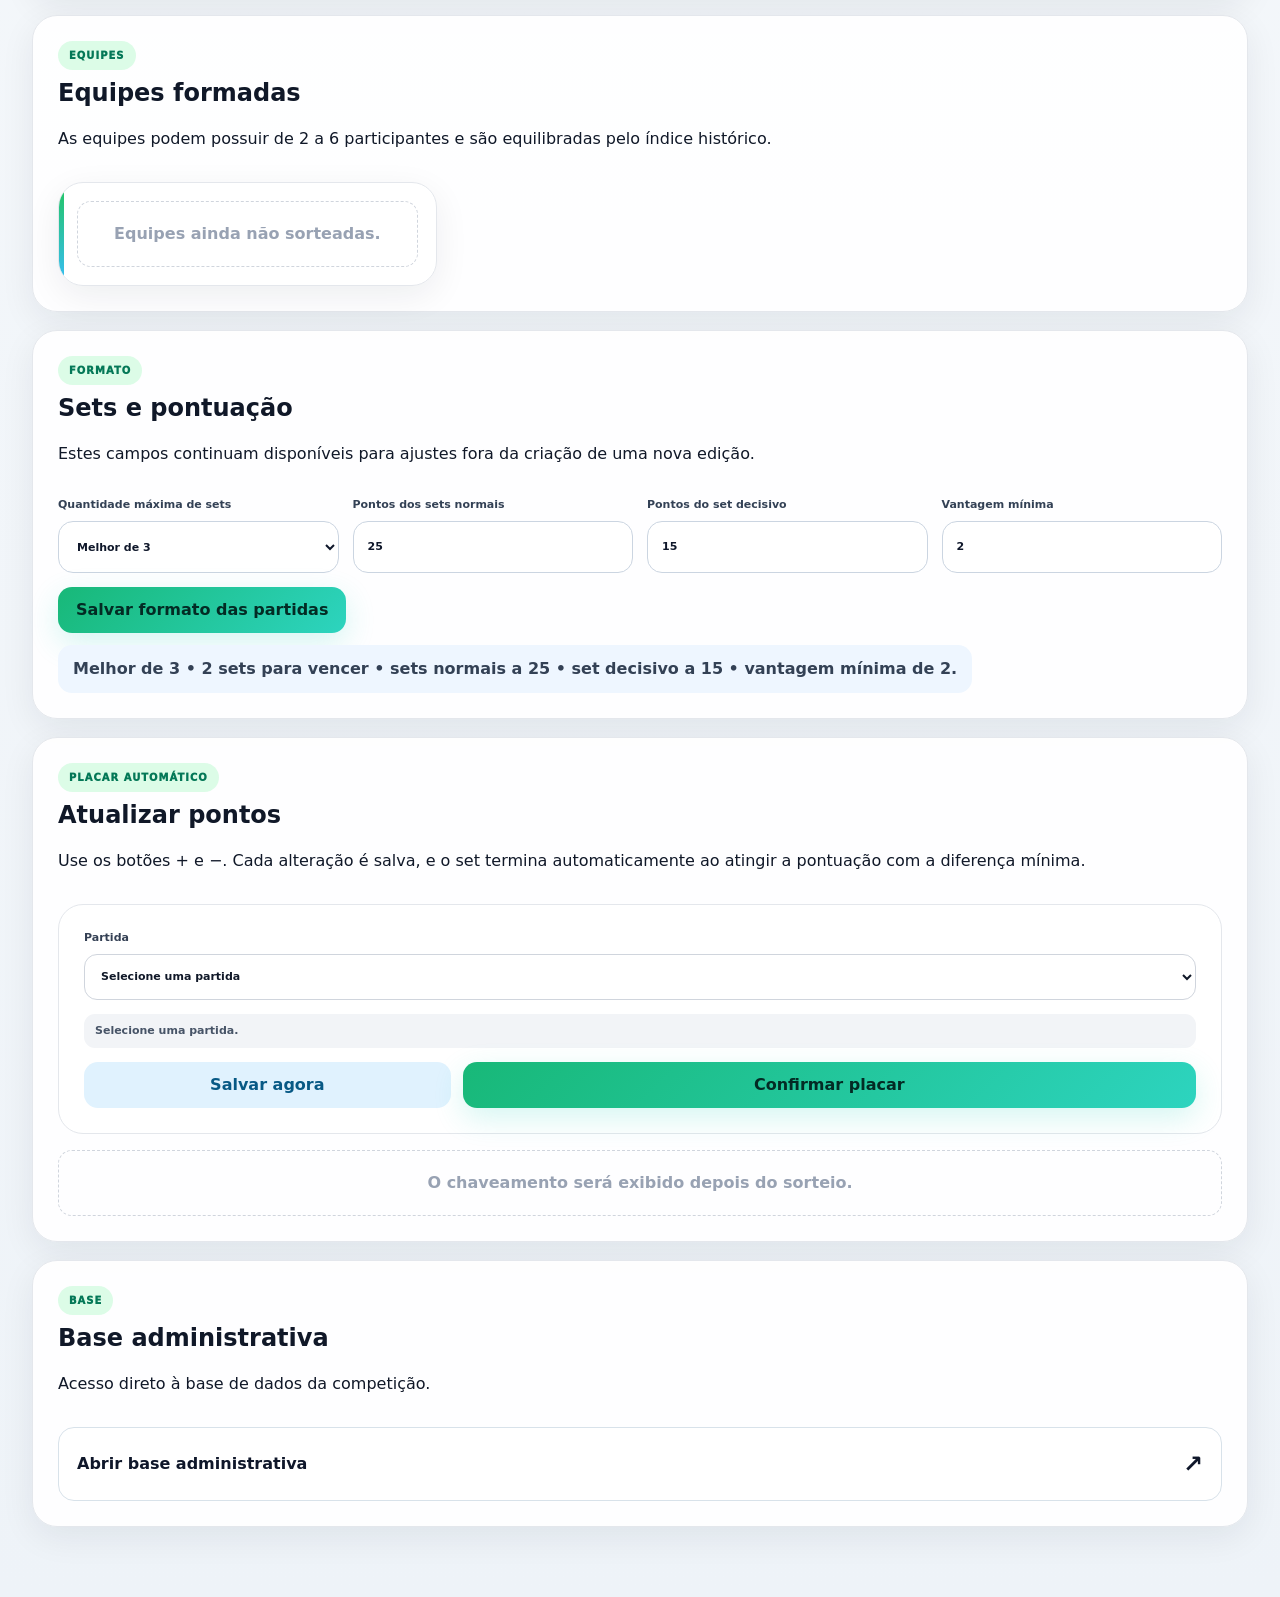
==== commit 75c3a188: "Atualiza admin-results após correção do placar legado" ====
--- a/admin.html
+++ b/admin.html
@@ -19,5 +19,5 @@
 <section class="panel" style="margin-top:18px"><div class="panel-head"><div><span class="kicker">PLACAR AUTOMÁTICO</span><h2>Atualizar pontos</h2><p>Use os botões + e −. Cada alteração é salva, e o set termina automaticamente ao atingir a pontuação com a diferença mínima.</p></div></div><form id="scoreForm" class="panel" style="box-shadow:none;margin-top:14px" novalidate><label>Partida<select id="scoreGame"><option value="">Selecione uma partida</option></select></label><div id="scoreSetsContainer" style="margin-top:14px"></div><div class="availability" id="scoreGameInfo">Selecione uma partida.</div><div class="match-control-actions"><button class="btn secondary" id="startMatch" type="button">Salvar agora</button><button class="btn primary" id="saveScore" type="submit">Confirmar placar</button></div></form><div id="matchesAdmin" style="margin-top:16px"></div></section>
 <section class="panel" style="margin-top:18px"><div class="panel-head"><div><span class="kicker">Base</span><h2>Base administrativa</h2><p>Acesso direto à base de dados da competição.</p></div></div><a class="v035-base-link" id="baseAdminLinkV035" href="https://docs.google.com/spreadsheets/d/1lg0HKljL93wD5riajKbCYcShzKYW0qAVYkPTwjerVAo/edit" target="_blank" rel="noopener"><span>Abrir base administrativa</span><span>↗</span></a></section>
 </main><div class="toast-wrap" id="toastWrap"></div>
-<script src="config.js?v=20260723-1645"></script><script src="assets/core-data.js?v=20260723-1645"></script><script src="assets/tournament-bracket.js?v=20260723-1645"></script><script src="assets/draw-tiebreak-v012.js?v=20260723-1645"></script><script src="assets/compact-bracket-v014.js?v=20260723-1645"></script><script src="assets/bracket-7-v015.js?v=20260723-1645"></script><script src="assets/tournament-score.js?v=20260723-1645"></script><script src="assets/dynamic-score-v015.js?v=20260723-1645"></script><script src="assets/tournament-api.js?v=20260723-1645"></script><script src="assets/api-coalescer-v036.js?v=20260724-1005"></script><script src="assets/admin-auth-router-v038.js?v=20260724-1148"></script><script src="assets/championship-api-v016.js?v=20260723-1645"></script><script src="assets/datetime-fix-v015.js?v=20260723-1645"></script><script src="assets/rating-rule-v011.js?v=20260723-1645"></script><script src="assets/v010-compat.js?v=20260723-1645"></script><script src="assets/admin-base.js?v=20260723-1645"></script><script src="assets/rating-admin-v011.js?v=20260723-1645"></script><script src="assets/admin-results.js?v=20260723-1645"></script><script src="assets/admin-actions.js?v=20260723-1645"></script><script src="assets/admin-tournament-actions.js?v=20260724-1005"></script><script src="assets/admin-rules-current.js?v=20260724-1148"></script><script src="assets/flex-shared-v023.js?v=20260723-2340"></script><script src="assets/admin-championship-v025.js?v=20260723-2340"></script><script src="assets/equipes-campeonato-fix-v028.js?v=20260723-2340"></script><script src="assets/sem-referencia-planilhas-v026.js?v=20260723-2340"></script><script src="assets/placar-automatico-v031.js?v=20260724-0730"></script><script src="assets/volei-admin-campeonatos-v035.js?v=20260724-1045"></script>
-</body></html>
+<script src="config.js?v=20260723-1645"></script><script src="assets/core-data.js?v=20260723-1645"></script><script src="assets/tournament-bracket.js?v=20260723-1645"></script><script src="assets/draw-tiebreak-v012.js?v=20260723-1645"></script><script src="assets/compact-bracket-v014.js?v=20260723-1645"></script><script src="assets/bracket-7-v015.js?v=20260723-1645"></script><script src="assets/tournament-score.js?v=20260723-1645"></script><script src="assets/dynamic-score-v015.js?v=20260723-1645"></script><script src="assets/tournament-api.js?v=20260723-1645"></script><script src="assets/admin-api-v040.js?v=20260724-1245"></script><script src="assets/datetime-fix-v015.js?v=20260723-1645"></script><script src="assets/rating-rule-v011.js?v=20260723-1645"></script><script src="assets/v010-compat.js?v=20260723-1645"></script><script src="assets/admin-base.js?v=20260723-1645"></script><script src="assets/rating-admin-v011.js?v=20260723-1645"></script><script src="assets/admin-results.js?v=20260724-1300"></script><script src="assets/admin-actions.js?v=20260723-1645"></script><script src="assets/admin-tournament-actions.js?v=20260724-1005"></script><script src="assets/admin-rules-current.js?v=20260724-1208"></script><script src="assets/flex-shared-v023.js?v=20260723-2340"></script><script src="assets/admin-championship-v025.js?v=20260723-2340"></script><script src="assets/equipes-campeonato-fix-v028.js?v=20260723-2340"></script><script src="assets/sem-referencia-planilhas-v026.js?v=20260723-2340"></script><script src="assets/placar-automatico-v031.js?v=20260724-0730"></script><script src="assets/volei-admin-campeonatos-v035.js?v=20260724-1045"></script>
+</body></html>
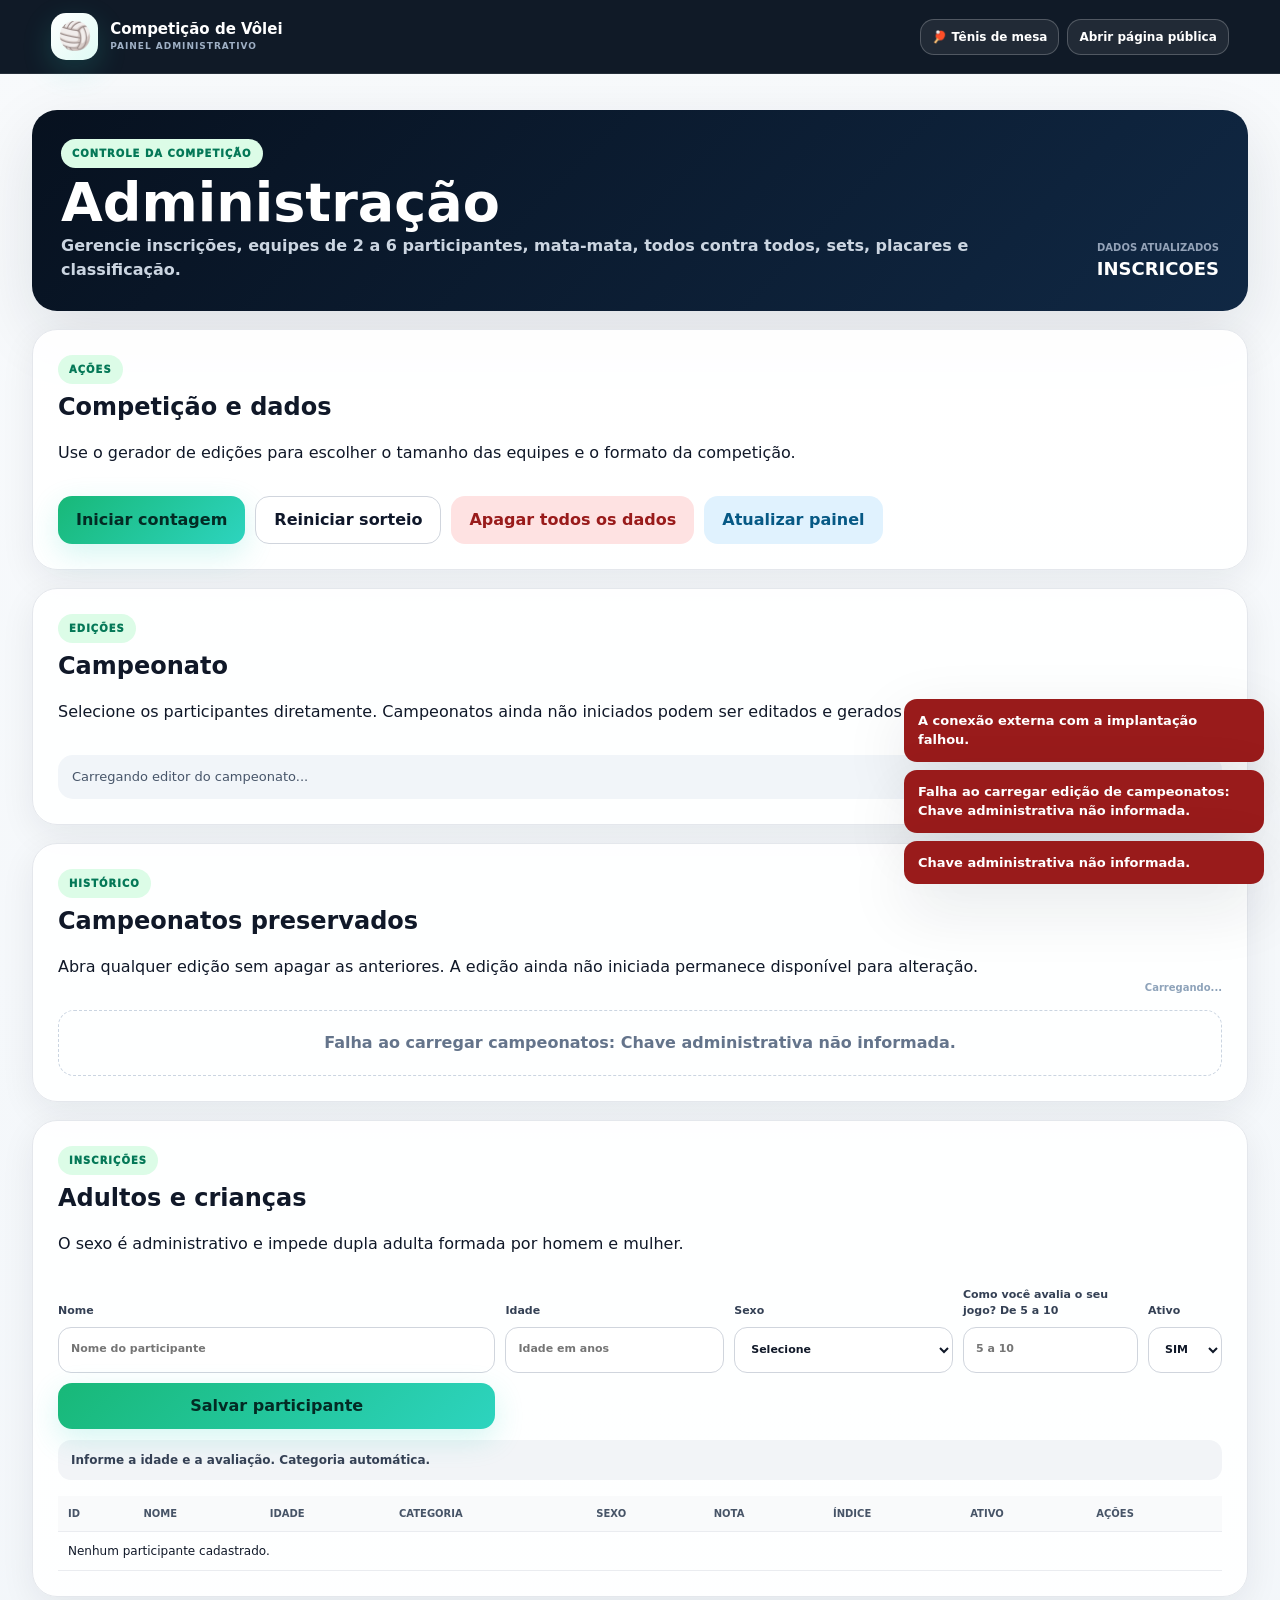
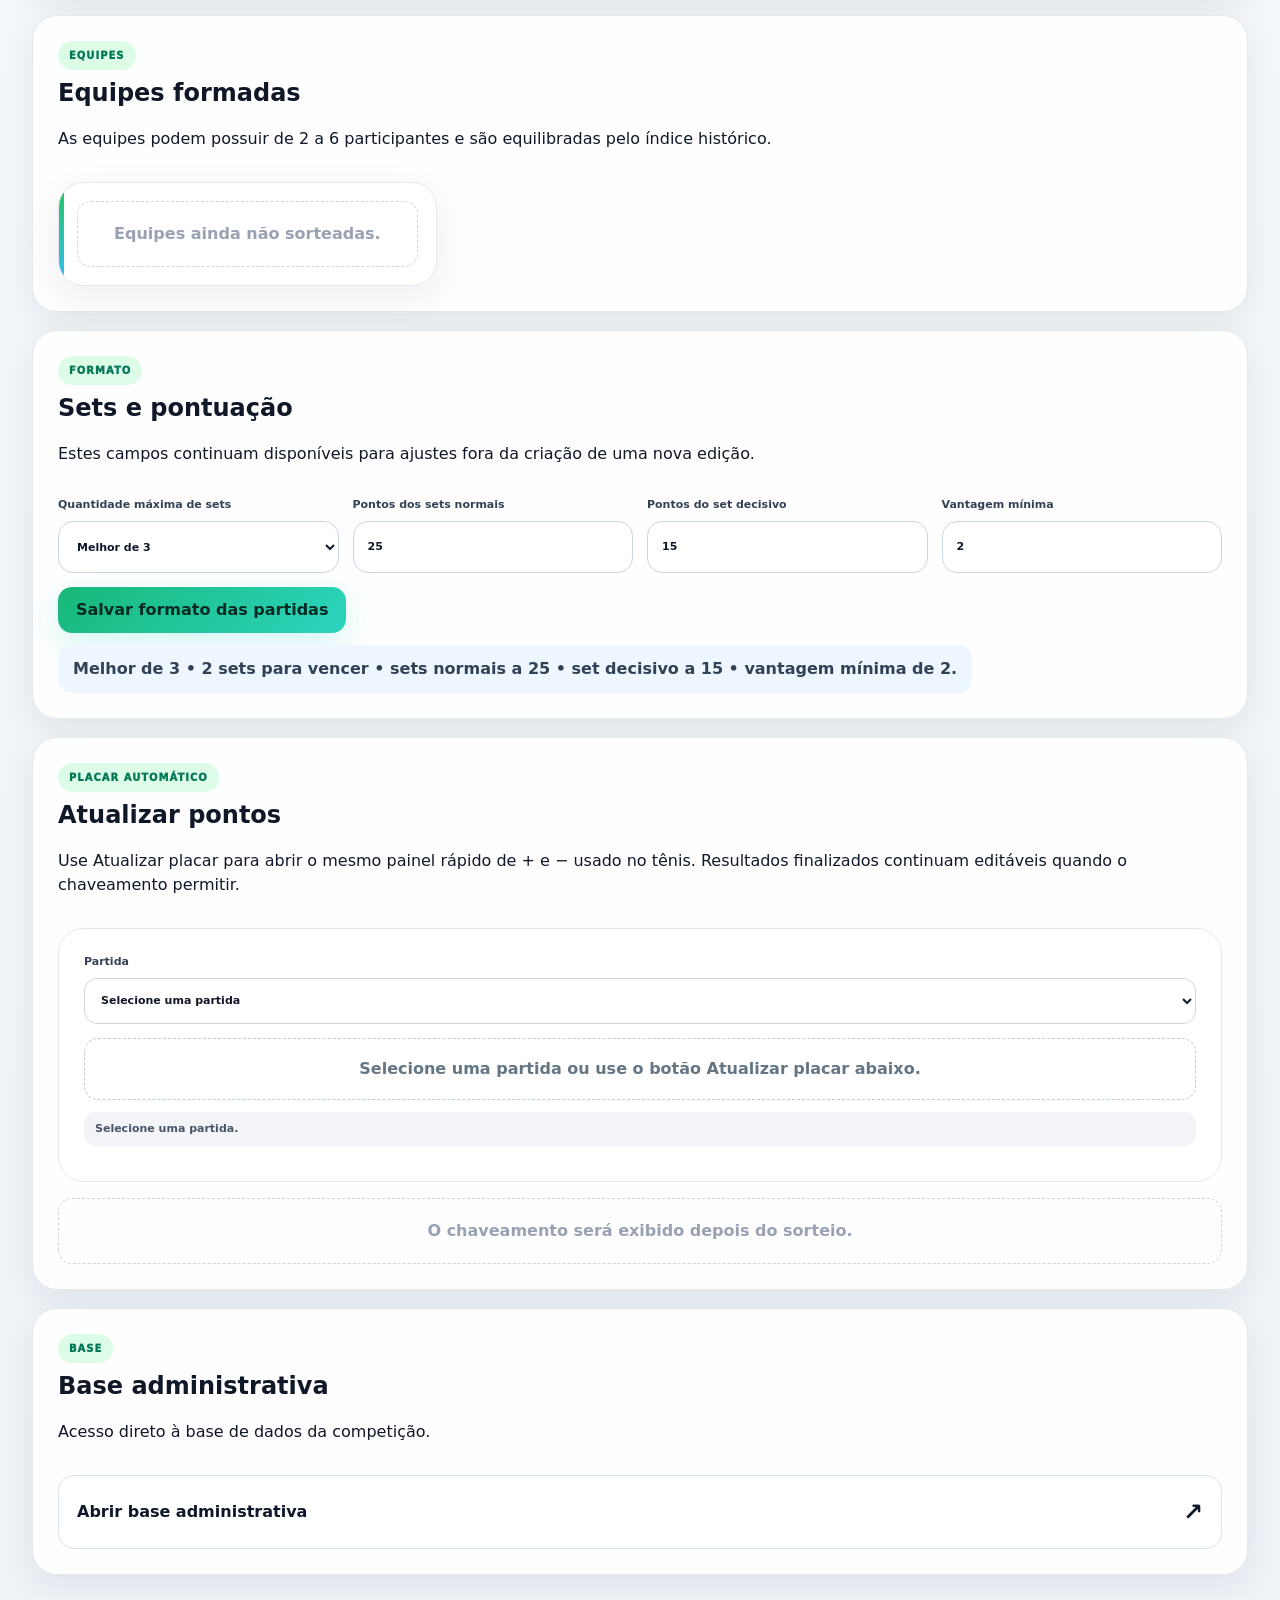
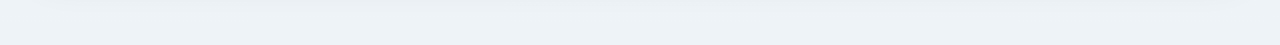
==== commit 9fda834b: "Ativa modal e salvamento rápido do placar do vôlei V049" ====
--- a/admin.html
+++ b/admin.html
@@ -3,7 +3,7 @@
 <head>
   <meta charset="utf-8"><meta name="viewport" content="width=device-width,initial-scale=1,viewport-fit=cover"><meta name="theme-color" content="#07111f"><meta name="robots" content="noindex,nofollow"><meta http-equiv="Cache-Control" content="no-cache, no-store, must-revalidate">
   <title>Administração da Competição de Vôlei</title>
-  <link rel="stylesheet" href="assets/style.css?v=20260723-1645"><link rel="stylesheet" href="assets/rating-v011.css?v=20260723-1645"><link rel="stylesheet" href="assets/dynamic-rules-v015.css?v=20260723-1645"><link rel="stylesheet" href="assets/championship-v016.css?v=20260723-1645"><link rel="stylesheet" href="assets/championship-teams-fix-v017.css?v=20260723-1645"><link rel="stylesheet" href="assets/admin-v025.css?v=20260723-2145"><link rel="stylesheet" href="assets/placar-automatico-v031.css?v=20260724-0730"><link rel="stylesheet" href="assets/volei-admin-campeonatos-v035.css?v=20260724-1015">
+  <link rel="stylesheet" href="assets/style.css?v=20260723-1645"><link rel="stylesheet" href="assets/rating-v011.css?v=20260723-1645"><link rel="stylesheet" href="assets/dynamic-rules-v015.css?v=20260723-1645"><link rel="stylesheet" href="assets/championship-v016.css?v=20260723-1645"><link rel="stylesheet" href="assets/championship-teams-fix-v017.css?v=20260723-1645"><link rel="stylesheet" href="assets/admin-v025.css?v=20260723-2145"><link rel="stylesheet" href="assets/placar-automatico-v031.css?v=20260724-1855"><link rel="stylesheet" href="assets/volei-admin-campeonatos-v035.css?v=20260724-1015">
 </head>
 <body data-page="admin">
 <header class="topbar"><a class="brand" href="./"><span class="brand-ball">🏐</span><span class="brand-copy"><strong>Competição de Vôlei</strong><small>Painel administrativo</small></span></a><div style="display:flex;gap:8px;flex-wrap:wrap"><a class="btn ghost small" href="./tenis-mesa-admin.html">🏓 Tênis de mesa</a><a class="btn ghost small" href="./">Abrir página pública</a></div></header>
@@ -16,8 +16,8 @@
 <section class="panel" style="margin-top:18px"><div class="panel-head"><div><span class="kicker">Inscrições</span><h2>Adultos e crianças</h2><p>O sexo é administrativo e impede dupla adulta formada por homem e mulher.</p></div></div><form class="form-grid" id="playerForm"><input type="hidden" id="playerId"><label>Nome<input id="playerName" required maxlength="50" placeholder="Nome do participante"></label><label>Idade<input id="playerAge" required type="number" min="1" max="100" step="1" placeholder="Idade em anos"></label><label>Sexo<select id="playerSex"><option value="">Selecione</option><option value="M">Masculino</option><option value="F">Feminino</option></select></label><label>Como você avalia o seu jogo? De 5 a 10<input id="playerScore" required type="text" inputmode="text" maxlength="3" placeholder="5 a 10"></label><label>Ativo<select id="playerActive"><option value="SIM">SIM</option><option value="NAO">NÃO</option></select></label><button class="btn primary" type="submit">Salvar participante</button></form><div class="preview" id="categoryPreview">Informe a idade, o sexo e a avaliação do jogo. Categoria automática.</div><div class="table-wrap"><table><thead><tr><th>ID</th><th>Nome</th><th>Idade</th><th>Categoria</th><th>Sexo</th><th>Nota</th><th>Índice</th><th>Ativo</th><th>Ações</th></tr></thead><tbody id="playersTableBody"></tbody></table></div></section>
 <section class="panel" style="margin-top:18px"><div class="panel-head"><div><span class="kicker">Equipes</span><h2>Equipes formadas</h2><p>As equipes podem possuir de 2 a 6 participantes e são equilibradas pelo índice histórico.</p></div></div><div class="teams" id="teamsPreview"></div></section>
 <section class="panel" style="margin-top:18px"><div class="panel-head"><div><span class="kicker">Formato</span><h2>Sets e pontuação</h2><p>Estes campos continuam disponíveis para ajustes fora da criação de uma nova edição.</p></div></div><form id="rulesForm"><div class="rules-config-grid"><label>Quantidade máxima de sets<select id="ruleBestOf"><option value="1">1 set</option><option value="3" selected>Melhor de 3</option><option value="5">Melhor de 5</option></select></label><label>Pontos dos sets normais<input id="ruleNormalPoints" type="number" min="1" max="99" step="1" value="25"></label><label>Pontos do set decisivo<input id="ruleTiePoints" type="number" min="1" max="99" step="1" value="15"></label><label>Vantagem mínima<input id="ruleMinimumLead" type="number" min="1" max="10" step="1" value="2"></label></div><div class="rules-config-actions"><button class="btn primary" id="saveRules" type="submit">Salvar formato das partidas</button><span class="rule-summary" id="ruleSummary">Melhor de 3 • 2 sets para vencer.</span></div></form></section>
-<section class="panel" style="margin-top:18px"><div class="panel-head"><div><span class="kicker">PLACAR AUTOMÁTICO</span><h2>Atualizar pontos</h2><p>Use os botões + e −. Cada alteração é salva, e o set termina automaticamente ao atingir a pontuação com a diferença mínima.</p></div></div><form id="scoreForm" class="panel" style="box-shadow:none;margin-top:14px" novalidate><label>Partida<select id="scoreGame"><option value="">Selecione uma partida</option></select></label><div id="scoreSetsContainer" style="margin-top:14px"></div><div class="availability" id="scoreGameInfo">Selecione uma partida.</div><div class="match-control-actions"><button class="btn secondary" id="startMatch" type="button">Salvar agora</button><button class="btn primary" id="saveScore" type="submit">Confirmar placar</button></div></form><div id="matchesAdmin" style="margin-top:16px"></div></section>
+<section class="panel" style="margin-top:18px"><div class="panel-head"><div><span class="kicker">PLACAR AUTOMÁTICO</span><h2>Atualizar pontos</h2><p>Use Atualizar placar para abrir o mesmo painel rápido de + e − usado no tênis. Resultados finalizados continuam editáveis quando o chaveamento permitir.</p></div></div><form id="scoreForm" class="panel" style="box-shadow:none;margin-top:14px" novalidate><label>Partida<select id="scoreGame"><option value="">Selecione uma partida</option></select></label><div id="scoreSetsContainer" style="margin-top:14px"></div><div class="availability" id="scoreGameInfo">Selecione uma partida.</div><div class="match-control-actions"><button class="btn secondary" id="startMatch" type="button">Salvar agora</button><button class="btn primary" id="saveScore" type="submit">Confirmar placar</button></div></form><div id="matchesAdmin" style="margin-top:16px"></div></section>
 <section class="panel" style="margin-top:18px"><div class="panel-head"><div><span class="kicker">Base</span><h2>Base administrativa</h2><p>Acesso direto à base de dados da competição.</p></div></div><a class="v035-base-link" id="baseAdminLinkV035" href="https://docs.google.com/spreadsheets/d/1lg0HKljL93wD5riajKbCYcShzKYW0qAVYkPTwjerVAo/edit" target="_blank" rel="noopener"><span>Abrir base administrativa</span><span>↗</span></a></section>
 </main><div class="toast-wrap" id="toastWrap"></div>
-<script src="config.js?v=20260723-1645"></script><script src="assets/core-data.js?v=20260723-1645"></script><script src="assets/tournament-bracket.js?v=20260723-1645"></script><script src="assets/draw-tiebreak-v012.js?v=20260723-1645"></script><script src="assets/compact-bracket-v014.js?v=20260723-1645"></script><script src="assets/bracket-7-v015.js?v=20260723-1645"></script><script src="assets/tournament-score.js?v=20260723-1645"></script><script src="assets/dynamic-score-v015.js?v=20260723-1645"></script><script src="assets/tournament-api.js?v=20260723-1645"></script><script src="assets/admin-api-v040.js?v=20260724-1245"></script><script src="assets/datetime-fix-v015.js?v=20260723-1645"></script><script src="assets/rating-rule-v011.js?v=20260723-1645"></script><script src="assets/v010-compat.js?v=20260723-1645"></script><script src="assets/admin-base.js?v=20260723-1645"></script><script src="assets/rating-admin-v011.js?v=20260723-1645"></script><script src="assets/admin-results.js?v=20260724-1300"></script><script src="assets/admin-actions.js?v=20260723-1645"></script><script src="assets/admin-tournament-actions.js?v=20260724-1005"></script><script src="assets/admin-rules-current.js?v=20260724-1208"></script><script src="assets/flex-shared-v023.js?v=20260723-2340"></script><script src="assets/admin-championship-v025.js?v=20260723-2340"></script><script src="assets/equipes-campeonato-fix-v028.js?v=20260723-2340"></script><script src="assets/sem-referencia-planilhas-v026.js?v=20260723-2340"></script><script src="assets/placar-automatico-v031.js?v=20260724-0730"></script><script src="assets/volei-admin-campeonatos-v035.js?v=20260724-1045"></script>
+<script src="config.js?v=20260723-1645"></script><script src="assets/core-data.js?v=20260723-1645"></script><script src="assets/tournament-bracket.js?v=20260723-1645"></script><script src="assets/draw-tiebreak-v012.js?v=20260723-1645"></script><script src="assets/compact-bracket-v014.js?v=20260723-1645"></script><script src="assets/bracket-7-v015.js?v=20260723-1645"></script><script src="assets/tournament-score.js?v=20260723-1645"></script><script src="assets/dynamic-score-v015.js?v=20260723-1645"></script><script src="assets/tournament-api.js?v=20260723-1645"></script><script src="assets/admin-api-v040.js?v=20260724-1245"></script><script src="assets/volei-save-v049.js?v=20260724-1855"></script><script src="assets/datetime-fix-v015.js?v=20260723-1645"></script><script src="assets/rating-rule-v011.js?v=20260723-1645"></script><script src="assets/v010-compat.js?v=20260723-1645"></script><script src="assets/admin-base.js?v=20260723-1645"></script><script src="assets/rating-admin-v011.js?v=20260723-1645"></script><script src="assets/admin-results.js?v=20260724-1300"></script><script src="assets/admin-actions.js?v=20260723-1645"></script><script src="assets/admin-tournament-actions.js?v=20260724-1005"></script><script src="assets/admin-rules-current.js?v=20260724-1208"></script><script src="assets/flex-shared-v023.js?v=20260723-2340"></script><script src="assets/admin-championship-v025.js?v=20260723-2340"></script><script src="assets/equipes-campeonato-fix-v028.js?v=20260723-2340"></script><script src="assets/sem-referencia-planilhas-v026.js?v=20260723-2340"></script><script src="assets/placar-automatico-v031.js?v=20260724-1855"></script><script src="assets/volei-admin-campeonatos-v035.js?v=20260724-1045"></script>
 </body></html>
